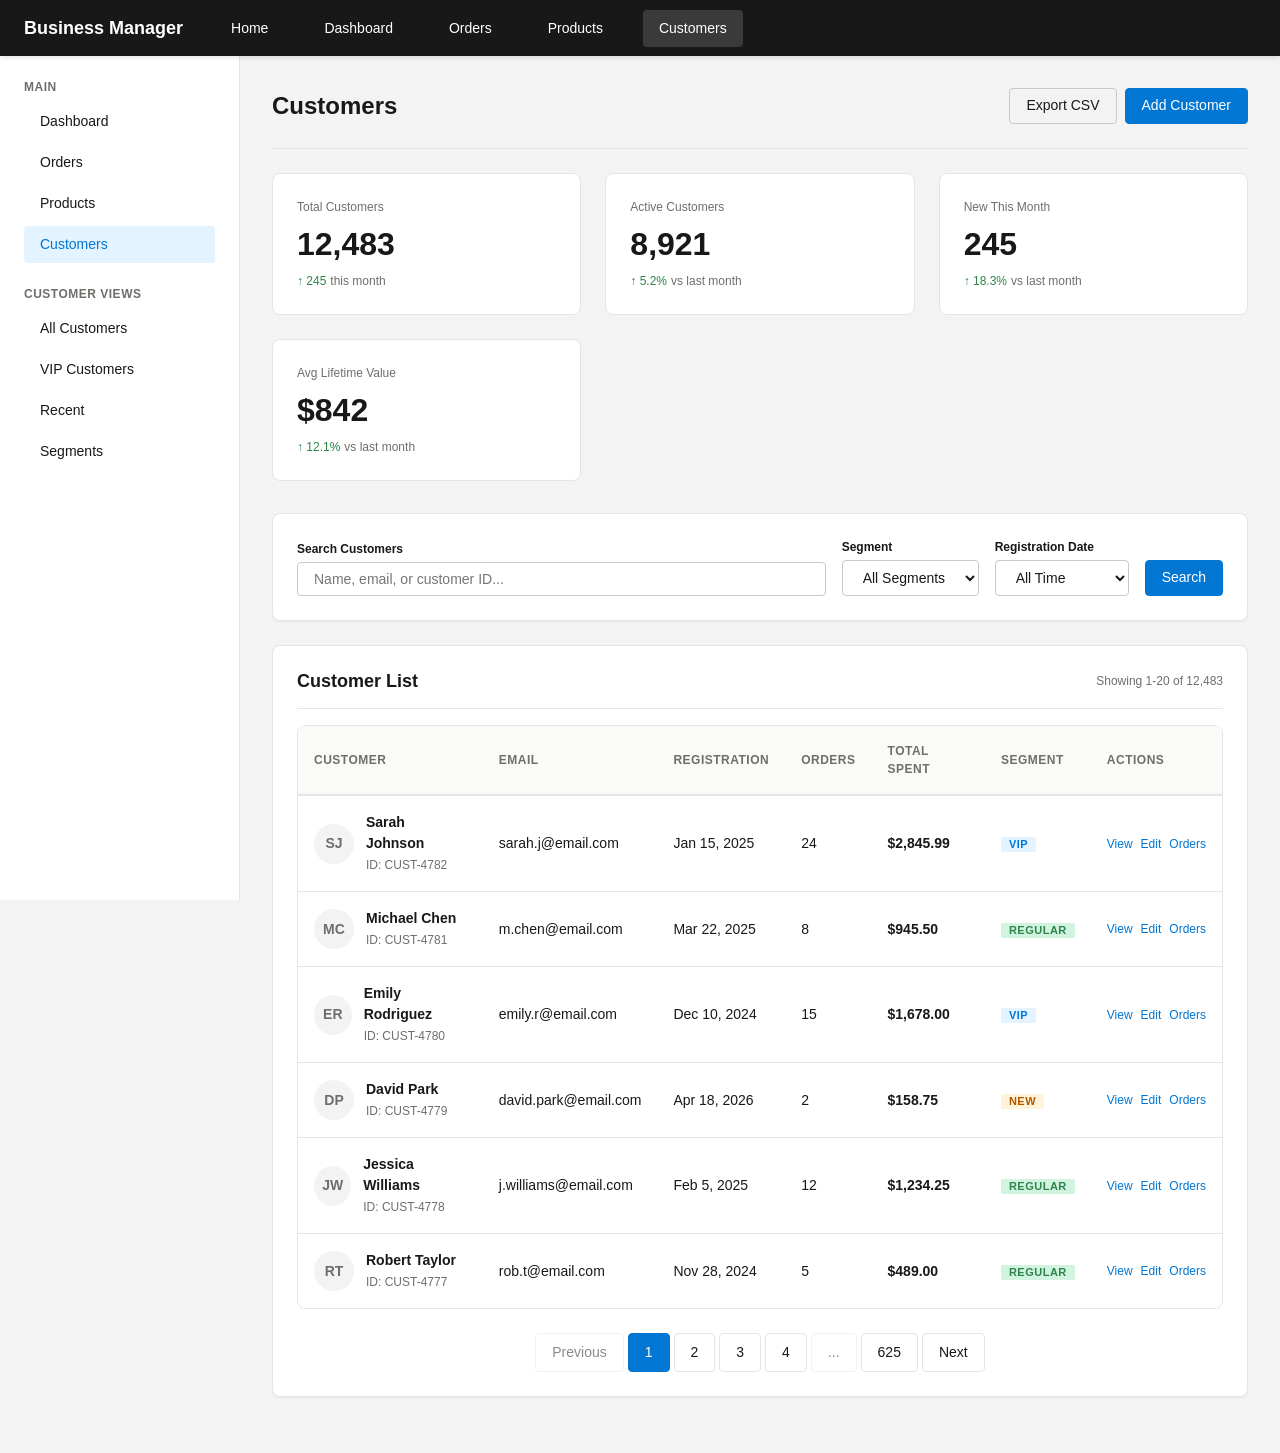
==== screens/customers.html @ c604156d "Initial Business Manager prototype scaffold - Core design system with SFCC brand colors and typograp" ====
<!DOCTYPE html>
<html lang="en">
<head>
    <meta charset="UTF-8">
    <meta name="viewport" content="width=device-width, initial-scale=1.0">
    <title>Customers - Business Manager</title>
    <link rel="stylesheet" href="../assets/css/core.css">
    <link rel="stylesheet" href="../assets/css/components.css">
    <link rel="stylesheet" href="../assets/css/screens.css">
</head>
<body>
    <!-- Header -->
    <nav class="bm-header">
        <a href="../index.html" class="bm-header-logo">Business Manager</a>
        <div class="bm-header-nav">
            <a href="../index.html" class="bm-nav-link">Home</a>
            <a href="dashboard.html" class="bm-nav-link">Dashboard</a>
            <a href="orders.html" class="bm-nav-link">Orders</a>
            <a href="products.html" class="bm-nav-link">Products</a>
            <a href="customers.html" class="bm-nav-link">Customers</a>
        </div>
    </nav>

    <!-- Sidebar -->
    <aside class="bm-sidebar">
        <div class="bm-sidebar-section">
            <h3 class="bm-sidebar-title">Main</h3>
            <a href="dashboard.html" class="bm-sidebar-link">Dashboard</a>
            <a href="orders.html" class="bm-sidebar-link">Orders</a>
            <a href="products.html" class="bm-sidebar-link">Products</a>
            <a href="customers.html" class="bm-sidebar-link">Customers</a>
        </div>
        <div class="bm-sidebar-section">
            <h3 class="bm-sidebar-title">Customer Views</h3>
            <a href="#" class="bm-sidebar-link active">All Customers</a>
            <a href="#" class="bm-sidebar-link">VIP Customers</a>
            <a href="#" class="bm-sidebar-link">Recent</a>
            <a href="#" class="bm-sidebar-link">Segments</a>
        </div>
    </aside>

    <!-- Main Content -->
    <main class="bm-content">
        <div class="bm-content-header">
            <h1 class="bm-content-title">Customers</h1>
            <div class="bm-button-group">
                <button class="bm-button bm-button-secondary">Export CSV</button>
                <button class="bm-button bm-button-primary">Add Customer</button>
            </div>
        </div>

        <!-- Customer Stats -->
        <div class="bm-stats-grid">
            <div class="bm-stat-card">
                <div class="bm-stat-label">Total Customers</div>
                <div class="bm-stat-value">12,483</div>
                <div class="bm-stat-change positive">
                    <span>↑ 245</span>
                    <span class="text-secondary">this month</span>
                </div>
            </div>

            <div class="bm-stat-card">
                <div class="bm-stat-label">Active Customers</div>
                <div class="bm-stat-value">8,921</div>
                <div class="bm-stat-change positive">
                    <span>↑ 5.2%</span>
                    <span class="text-secondary">vs last month</span>
                </div>
            </div>

            <div class="bm-stat-card">
                <div class="bm-stat-label">New This Month</div>
                <div class="bm-stat-value">245</div>
                <div class="bm-stat-change positive">
                    <span>↑ 18.3%</span>
                    <span class="text-secondary">vs last month</span>
                </div>
            </div>

            <div class="bm-stat-card">
                <div class="bm-stat-label">Avg Lifetime Value</div>
                <div class="bm-stat-value">$842</div>
                <div class="bm-stat-change positive">
                    <span>↑ 12.1%</span>
                    <span class="text-secondary">vs last month</span>
                </div>
            </div>
        </div>

        <!-- Search and Filters -->
        <div class="bm-card">
            <div class="bm-card-body">
                <div style="display: flex; gap: 16px; align-items: flex-end;">
                    <div class="bm-form-group" style="flex: 1; margin-bottom: 0;">
                        <label class="bm-form-label">Search Customers</label>
                        <input type="text" class="bm-form-field" placeholder="Name, email, or customer ID...">
                    </div>
                    <div class="bm-form-group" style="margin-bottom: 0;">
                        <label class="bm-form-label">Segment</label>
                        <select class="bm-form-field">
                            <option>All Segments</option>
                            <option>VIP</option>
                            <option>Regular</option>
                            <option>New</option>
                            <option>Inactive</option>
                        </select>
                    </div>
                    <div class="bm-form-group" style="margin-bottom: 0;">
                        <label class="bm-form-label">Registration Date</label>
                        <select class="bm-form-field">
                            <option>All Time</option>
                            <option>Last 30 days</option>
                            <option>Last 90 days</option>
                            <option>Last year</option>
                        </select>
                    </div>
                    <button class="bm-button bm-button-primary">Search</button>
                </div>
            </div>
        </div>

        <!-- Customers Table -->
        <div class="bm-card">
            <div class="bm-card-header">
                <h3 class="bm-card-title">Customer List</h3>
                <div style="display: flex; align-items: center; gap: 16px;">
                    <span class="text-secondary text-sm">Showing 1-20 of 12,483</span>
                </div>
            </div>
            <div class="bm-card-body">
                <div class="bm-table-wrapper">
                    <table class="bm-table">
                        <thead>
                            <tr>
                                <th class="sortable">Customer</th>
                                <th class="sortable">Email</th>
                                <th class="sortable">Registration</th>
                                <th class="sortable">Orders</th>
                                <th class="sortable">Total Spent</th>
                                <th>Segment</th>
                                <th>Actions</th>
                            </tr>
                        </thead>
                        <tbody>
                            <tr>
                                <td>
                                    <div style="display: flex; align-items: center; gap: 12px;">
                                        <div class="customer-avatar" style="width: 40px; height: 40px; font-size: 14px;">SJ</div>
                                        <div>
                                            <strong>Sarah Johnson</strong><br>
                                            <span class="text-secondary text-sm">ID: CUST-4782</span>
                                        </div>
                                    </div>
                                </td>
                                <td>sarah.j@email.com</td>
                                <td>Jan 15, 2025</td>
                                <td>24</td>
                                <td><strong>$2,845.99</strong></td>
                                <td><span class="bm-badge bm-badge-primary">VIP</span></td>
                                <td>
                                    <div class="bm-table-actions">
                                        <a href="#" class="bm-table-action-link">View</a>
                                        <a href="#" class="bm-table-action-link">Edit</a>
                                        <a href="#" class="bm-table-action-link">Orders</a>
                                    </div>
                                </td>
                            </tr>
                            <tr>
                                <td>
                                    <div style="display: flex; align-items: center; gap: 12px;">
                                        <div class="customer-avatar" style="width: 40px; height: 40px; font-size: 14px;">MC</div>
                                        <div>
                                            <strong>Michael Chen</strong><br>
                                            <span class="text-secondary text-sm">ID: CUST-4781</span>
                                        </div>
                                    </div>
                                </td>
                                <td>m.chen@email.com</td>
                                <td>Mar 22, 2025</td>
                                <td>8</td>
                                <td><strong>$945.50</strong></td>
                                <td><span class="bm-badge bm-badge-success">Regular</span></td>
                                <td>
                                    <div class="bm-table-actions">
                                        <a href="#" class="bm-table-action-link">View</a>
                                        <a href="#" class="bm-table-action-link">Edit</a>
                                        <a href="#" class="bm-table-action-link">Orders</a>
                                    </div>
                                </td>
                            </tr>
                            <tr>
                                <td>
                                    <div style="display: flex; align-items: center; gap: 12px;">
                                        <div class="customer-avatar" style="width: 40px; height: 40px; font-size: 14px;">ER</div>
                                        <div>
                                            <strong>Emily Rodriguez</strong><br>
                                            <span class="text-secondary text-sm">ID: CUST-4780</span>
                                        </div>
                                    </div>
                                </td>
                                <td>emily.r@email.com</td>
                                <td>Dec 10, 2024</td>
                                <td>15</td>
                                <td><strong>$1,678.00</strong></td>
                                <td><span class="bm-badge bm-badge-primary">VIP</span></td>
                                <td>
                                    <div class="bm-table-actions">
                                        <a href="#" class="bm-table-action-link">View</a>
                                        <a href="#" class="bm-table-action-link">Edit</a>
                                        <a href="#" class="bm-table-action-link">Orders</a>
                                    </div>
                                </td>
                            </tr>
                            <tr>
                                <td>
                                    <div style="display: flex; align-items: center; gap: 12px;">
                                        <div class="customer-avatar" style="width: 40px; height: 40px; font-size: 14px;">DP</div>
                                        <div>
                                            <strong>David Park</strong><br>
                                            <span class="text-secondary text-sm">ID: CUST-4779</span>
                                        </div>
                                    </div>
                                </td>
                                <td>david.park@email.com</td>
                                <td>Apr 18, 2026</td>
                                <td>2</td>
                                <td><strong>$158.75</strong></td>
                                <td><span class="bm-badge bm-badge-warning">New</span></td>
                                <td>
                                    <div class="bm-table-actions">
                                        <a href="#" class="bm-table-action-link">View</a>
                                        <a href="#" class="bm-table-action-link">Edit</a>
                                        <a href="#" class="bm-table-action-link">Orders</a>
                                    </div>
                                </td>
                            </tr>
                            <tr>
                                <td>
                                    <div style="display: flex; align-items: center; gap: 12px;">
                                        <div class="customer-avatar" style="width: 40px; height: 40px; font-size: 14px;">JW</div>
                                        <div>
                                            <strong>Jessica Williams</strong><br>
                                            <span class="text-secondary text-sm">ID: CUST-4778</span>
                                        </div>
                                    </div>
                                </td>
                                <td>j.williams@email.com</td>
                                <td>Feb 5, 2025</td>
                                <td>12</td>
                                <td><strong>$1,234.25</strong></td>
                                <td><span class="bm-badge bm-badge-success">Regular</span></td>
                                <td>
                                    <div class="bm-table-actions">
                                        <a href="#" class="bm-table-action-link">View</a>
                                        <a href="#" class="bm-table-action-link">Edit</a>
                                        <a href="#" class="bm-table-action-link">Orders</a>
                                    </div>
                                </td>
                            </tr>
                            <tr>
                                <td>
                                    <div style="display: flex; align-items: center; gap: 12px;">
                                        <div class="customer-avatar" style="width: 40px; height: 40px; font-size: 14px;">RT</div>
                                        <div>
                                            <strong>Robert Taylor</strong><br>
                                            <span class="text-secondary text-sm">ID: CUST-4777</span>
                                        </div>
                                    </div>
                                </td>
                                <td>rob.t@email.com</td>
                                <td>Nov 28, 2024</td>
                                <td>5</td>
                                <td><strong>$489.00</strong></td>
                                <td><span class="bm-badge bm-badge-success">Regular</span></td>
                                <td>
                                    <div class="bm-table-actions">
                                        <a href="#" class="bm-table-action-link">View</a>
                                        <a href="#" class="bm-table-action-link">Edit</a>
                                        <a href="#" class="bm-table-action-link">Orders</a>
                                    </div>
                                </td>
                            </tr>
                        </tbody>
                    </table>
                </div>

                <!-- Pagination -->
                <div class="bm-pagination">
                    <a href="#" class="bm-pagination-item disabled">Previous</a>
                    <a href="#" class="bm-pagination-item active">1</a>
                    <a href="#" class="bm-pagination-item">2</a>
                    <a href="#" class="bm-pagination-item">3</a>
                    <a href="#" class="bm-pagination-item">4</a>
                    <span class="bm-pagination-item disabled">...</span>
                    <a href="#" class="bm-pagination-item">625</a>
                    <a href="#" class="bm-pagination-item">Next</a>
                </div>
            </div>
        </div>
    </main>

    <script src="../assets/js/navigation.js"></script>
    <script src="../assets/js/interactions.js"></script>
</body>
</html>
---- assets/css/core.css ----
/* ================================================
   SFCC Business Manager - Core Design System
   ================================================ */

/* CSS Custom Properties */
:root {
    /* Primary Brand Colors */
    --bm-primary: #0176D3;
    --bm-primary-hover: #014486;
    --bm-primary-light: #E3F3FF;
    --bm-secondary: #706E6B;
    --bm-success: #2E844A;
    --bm-warning: #FFB75D;
    --bm-danger: #EA001E;
    --bm-info: #0176D3;

    /* Neutral Colors */
    --bm-text-primary: #181818;
    --bm-text-secondary: #706E6B;
    --bm-text-tertiary: #A8A8A8;
    --bm-text-inverse: #FFFFFF;

    /* Background Colors */
    --bm-bg-primary: #FFFFFF;
    --bm-bg-secondary: #F3F3F3;
    --bm-bg-tertiary: #FAFAF9;
    --bm-bg-dark: #181818;

    /* Border Colors */
    --bm-border-light: #E5E5E5;
    --bm-border-medium: #C9C9C9;
    --bm-border-dark: #706E6B;

    /* Typography */
    --bm-font-family: -apple-system, BlinkMacSystemFont, 'Segoe UI', Roboto, Helvetica, Arial, sans-serif;
    --bm-font-size-xs: 11px;
    --bm-font-size-sm: 12px;
    --bm-font-size-base: 14px;
    --bm-font-size-md: 16px;
    --bm-font-size-lg: 18px;
    --bm-font-size-xl: 24px;
    --bm-font-size-xxl: 32px;

    --bm-font-weight-regular: 400;
    --bm-font-weight-medium: 500;
    --bm-font-weight-semibold: 600;
    --bm-font-weight-bold: 700;

    --bm-line-height-tight: 1.25;
    --bm-line-height-normal: 1.5;
    --bm-line-height-relaxed: 1.75;

    /* Spacing Scale */
    --bm-spacing-xxs: 2px;
    --bm-spacing-xs: 4px;
    --bm-spacing-sm: 8px;
    --bm-spacing-md: 16px;
    --bm-spacing-lg: 24px;
    --bm-spacing-xl: 32px;
    --bm-spacing-xxl: 48px;

    /* Border Radius */
    --bm-radius-sm: 2px;
    --bm-radius-md: 4px;
    --bm-radius-lg: 8px;

    /* Shadows */
    --bm-shadow-sm: 0 1px 2px rgba(0, 0, 0, 0.05);
    --bm-shadow-md: 0 2px 4px rgba(0, 0, 0, 0.1);
    --bm-shadow-lg: 0 4px 8px rgba(0, 0, 0, 0.15);
    --bm-shadow-xl: 0 8px 16px rgba(0, 0, 0, 0.2);

    /* Layout */
    --bm-header-height: 56px;
    --bm-sidebar-width: 240px;
    --bm-container-max-width: 1440px;

    /* Z-index Scale */
    --bm-z-base: 0;
    --bm-z-dropdown: 1000;
    --bm-z-sticky: 1010;
    --bm-z-fixed: 1020;
    --bm-z-modal-backdrop: 1030;
    --bm-z-modal: 1040;
    --bm-z-popover: 1050;
    --bm-z-tooltip: 1060;
}

/* Global Reset & Base Styles */
* {
    margin: 0;
    padding: 0;
    box-sizing: border-box;
}

html {
    font-size: 16px;
    -webkit-font-smoothing: antialiased;
    -moz-osx-font-smoothing: grayscale;
}

body {
    font-family: var(--bm-font-family);
    font-size: var(--bm-font-size-base);
    line-height: var(--bm-line-height-normal);
    color: var(--bm-text-primary);
    background-color: var(--bm-bg-secondary);
    min-height: 100vh;
}

/* Typography */
h1, h2, h3, h4, h5, h6 {
    font-weight: var(--bm-font-weight-semibold);
    line-height: var(--bm-line-height-tight);
    margin-bottom: var(--bm-spacing-md);
}

h1 { font-size: var(--bm-font-size-xxl); }
h2 { font-size: var(--bm-font-size-xl); }
h3 { font-size: var(--bm-font-size-lg); }
h4 { font-size: var(--bm-font-size-md); }
h5 { font-size: var(--bm-font-size-base); }
h6 { font-size: var(--bm-font-size-sm); }

p {
    margin-bottom: var(--bm-spacing-md);
}

a {
    color: var(--bm-primary);
    text-decoration: none;
    transition: color 0.2s ease;
}

a:hover {
    color: var(--bm-primary-hover);
    text-decoration: underline;
}

/* Layout Container */
.bm-container {
    max-width: var(--bm-container-max-width);
    margin: 0 auto;
    padding: 0 var(--bm-spacing-lg);
}

/* Header */
.bm-header {
    position: fixed;
    top: 0;
    left: 0;
    right: 0;
    height: var(--bm-header-height);
    background-color: var(--bm-bg-dark);
    color: var(--bm-text-inverse);
    display: flex;
    align-items: center;
    padding: 0 var(--bm-spacing-lg);
    box-shadow: var(--bm-shadow-md);
    z-index: var(--bm-z-fixed);
}

.bm-header-logo {
    font-size: var(--bm-font-size-lg);
    font-weight: var(--bm-font-weight-bold);
    color: var(--bm-text-inverse);
    text-decoration: none;
    margin-right: var(--bm-spacing-xl);
}

.bm-header-logo:hover {
    text-decoration: none;
}

.bm-header-nav {
    display: flex;
    gap: var(--bm-spacing-lg);
    flex: 1;
}

.bm-nav-link {
    color: var(--bm-text-inverse);
    font-size: var(--bm-font-size-base);
    padding: var(--bm-spacing-sm) var(--bm-spacing-md);
    border-radius: var(--bm-radius-md);
    transition: background-color 0.2s ease;
}

.bm-nav-link:hover {
    background-color: rgba(255, 255, 255, 0.1);
    text-decoration: none;
}

.bm-nav-link.active {
    background-color: rgba(255, 255, 255, 0.15);
    font-weight: var(--bm-font-weight-medium);
}

/* Sidebar */
.bm-sidebar {
    position: fixed;
    top: var(--bm-header-height);
    left: 0;
    width: var(--bm-sidebar-width);
    height: calc(100vh - var(--bm-header-height));
    background-color: var(--bm-bg-primary);
    border-right: 1px solid var(--bm-border-light);
    overflow-y: auto;
    padding: var(--bm-spacing-lg);
}

.bm-sidebar-section {
    margin-bottom: var(--bm-spacing-lg);
}

.bm-sidebar-title {
    font-size: var(--bm-font-size-sm);
    font-weight: var(--bm-font-weight-semibold);
    text-transform: uppercase;
    color: var(--bm-text-secondary);
    margin-bottom: var(--bm-spacing-sm);
    letter-spacing: 0.5px;
}

.bm-sidebar-link {
    display: block;
    padding: var(--bm-spacing-sm) var(--bm-spacing-md);
    margin-bottom: var(--bm-spacing-xs);
    border-radius: var(--bm-radius-md);
    color: var(--bm-text-primary);
    transition: background-color 0.2s ease;
}

.bm-sidebar-link:hover {
    background-color: var(--bm-bg-tertiary);
    text-decoration: none;
}

.bm-sidebar-link.active {
    background-color: var(--bm-primary-light);
    color: var(--bm-primary);
    font-weight: var(--bm-font-weight-medium);
}

/* Main Content Area */
.bm-content {
    margin-top: var(--bm-header-height);
    margin-left: var(--bm-sidebar-width);
    padding: var(--bm-spacing-xl);
    min-height: calc(100vh - var(--bm-header-height));
}

.bm-content-header {
    display: flex;
    justify-content: space-between;
    align-items: center;
    margin-bottom: var(--bm-spacing-lg);
    padding-bottom: var(--bm-spacing-lg);
    border-bottom: 1px solid var(--bm-border-light);
}

.bm-content-title {
    font-size: var(--bm-font-size-xl);
    font-weight: var(--bm-font-weight-semibold);
    margin-bottom: 0;
}

/* Layout: No Sidebar */
.bm-content-full {
    margin-left: 0;
}

/* Utility Classes */
.text-primary { color: var(--bm-text-primary); }
.text-secondary { color: var(--bm-text-secondary); }
.text-tertiary { color: var(--bm-text-tertiary); }
.text-inverse { color: var(--bm-text-inverse); }

.text-xs { font-size: var(--bm-font-size-xs); }
.text-sm { font-size: var(--bm-font-size-sm); }
.text-base { font-size: var(--bm-font-size-base); }
.text-md { font-size: var(--bm-font-size-md); }
.text-lg { font-size: var(--bm-font-size-lg); }
.text-xl { font-size: var(--bm-font-size-xl); }

.font-regular { font-weight: var(--bm-font-weight-regular); }
.font-medium { font-weight: var(--bm-font-weight-medium); }
.font-semibold { font-weight: var(--bm-font-weight-semibold); }
.font-bold { font-weight: var(--bm-font-weight-bold); }

.mb-xs { margin-bottom: var(--bm-spacing-xs); }
.mb-sm { margin-bottom: var(--bm-spacing-sm); }
.mb-md { margin-bottom: var(--bm-spacing-md); }
.mb-lg { margin-bottom: var(--bm-spacing-lg); }
.mb-xl { margin-bottom: var(--bm-spacing-xl); }

.mt-xs { margin-top: var(--bm-spacing-xs); }
.mt-sm { margin-top: var(--bm-spacing-sm); }
.mt-md { margin-top: var(--bm-spacing-md); }
.mt-lg { margin-top: var(--bm-spacing-lg); }
.mt-xl { margin-top: var(--bm-spacing-xl); }

/* Responsive Design */
@media (max-width: 1024px) {
    .bm-sidebar {
        transform: translateX(-100%);
        transition: transform 0.3s ease;
    }

    .bm-sidebar.is-open {
        transform: translateX(0);
    }

    .bm-content {
        margin-left: 0;
    }
}

@media (max-width: 768px) {
    :root {
        --bm-header-height: 48px;
    }

    .bm-header-nav {
        display: none;
    }

    .bm-content {
        padding: var(--bm-spacing-md);
    }
}
---- assets/css/components.css ----
/* ================================================
   SFCC Business Manager - Reusable Components
   ================================================ */

/* Buttons */
.bm-button {
    display: inline-flex;
    align-items: center;
    justify-content: center;
    gap: var(--bm-spacing-sm);
    padding: var(--bm-spacing-sm) var(--bm-spacing-md);
    font-size: var(--bm-font-size-base);
    font-weight: var(--bm-font-weight-medium);
    font-family: var(--bm-font-family);
    line-height: var(--bm-line-height-tight);
    border-radius: var(--bm-radius-md);
    border: 1px solid transparent;
    cursor: pointer;
    transition: all 0.2s ease;
    text-decoration: none;
}

.bm-button:hover {
    text-decoration: none;
}

.bm-button:disabled {
    opacity: 0.5;
    cursor: not-allowed;
}

.bm-button-primary {
    background-color: var(--bm-primary);
    color: var(--bm-text-inverse);
    border-color: var(--bm-primary);
}

.bm-button-primary:hover:not(:disabled) {
    background-color: var(--bm-primary-hover);
    border-color: var(--bm-primary-hover);
}

.bm-button-secondary {
    background-color: transparent;
    color: var(--bm-text-primary);
    border-color: var(--bm-border-medium);
}

.bm-button-secondary:hover:not(:disabled) {
    background-color: var(--bm-bg-tertiary);
    border-color: var(--bm-border-dark);
}

.bm-button-danger {
    background-color: var(--bm-danger);
    color: var(--bm-text-inverse);
    border-color: var(--bm-danger);
}

.bm-button-danger:hover:not(:disabled) {
    background-color: #c7001a;
    border-color: #c7001a;
}

.bm-button-success {
    background-color: var(--bm-success);
    color: var(--bm-text-inverse);
    border-color: var(--bm-success);
}

.bm-button-success:hover:not(:disabled) {
    background-color: #246a38;
    border-color: #246a38;
}

.bm-button-sm {
    padding: var(--bm-spacing-xs) var(--bm-spacing-sm);
    font-size: var(--bm-font-size-sm);
}

.bm-button-lg {
    padding: var(--bm-spacing-md) var(--bm-spacing-lg);
    font-size: var(--bm-font-size-md);
}

.bm-button-group {
    display: inline-flex;
    gap: var(--bm-spacing-sm);
}

/* Cards */
.bm-card {
    background-color: var(--bm-bg-primary);
    border: 1px solid var(--bm-border-light);
    border-radius: var(--bm-radius-lg);
    padding: var(--bm-spacing-lg);
    box-shadow: var(--bm-shadow-sm);
    margin-bottom: var(--bm-spacing-lg);
}

.bm-card-header {
    display: flex;
    justify-content: space-between;
    align-items: center;
    margin-bottom: var(--bm-spacing-md);
    padding-bottom: var(--bm-spacing-md);
    border-bottom: 1px solid var(--bm-border-light);
}

.bm-card-title {
    font-size: var(--bm-font-size-lg);
    font-weight: var(--bm-font-weight-semibold);
    margin-bottom: 0;
}

.bm-card-body {
    margin-bottom: 0;
}

.bm-card-footer {
    display: flex;
    justify-content: flex-end;
    gap: var(--bm-spacing-sm);
    margin-top: var(--bm-spacing-md);
    padding-top: var(--bm-spacing-md);
    border-top: 1px solid var(--bm-border-light);
}

/* Tables */
.bm-table-wrapper {
    overflow-x: auto;
    border-radius: var(--bm-radius-lg);
    border: 1px solid var(--bm-border-light);
}

.bm-table {
    width: 100%;
    border-collapse: collapse;
    background-color: var(--bm-bg-primary);
}

.bm-table thead {
    background-color: var(--bm-bg-tertiary);
}

.bm-table th {
    padding: var(--bm-spacing-md);
    text-align: left;
    font-size: var(--bm-font-size-sm);
    font-weight: var(--bm-font-weight-semibold);
    color: var(--bm-text-secondary);
    text-transform: uppercase;
    letter-spacing: 0.5px;
    border-bottom: 2px solid var(--bm-border-light);
}

.bm-table th.sortable {
    cursor: pointer;
    user-select: none;
}

.bm-table th.sortable:hover {
    background-color: var(--bm-bg-secondary);
}

.bm-table td {
    padding: var(--bm-spacing-md);
    border-bottom: 1px solid var(--bm-border-light);
    font-size: var(--bm-font-size-base);
}

.bm-table tbody tr:hover {
    background-color: var(--bm-bg-tertiary);
}

.bm-table tbody tr:last-child td {
    border-bottom: none;
}

.bm-table-actions {
    display: flex;
    gap: var(--bm-spacing-sm);
}

.bm-table-action-link {
    color: var(--bm-primary);
    font-size: var(--bm-font-size-sm);
    cursor: pointer;
}

/* Form Elements */
.bm-form-group {
    margin-bottom: var(--bm-spacing-lg);
}

.bm-form-label {
    display: block;
    font-size: var(--bm-font-size-sm);
    font-weight: var(--bm-font-weight-semibold);
    color: var(--bm-text-primary);
    margin-bottom: var(--bm-spacing-xs);
}

.bm-form-label.required::after {
    content: " *";
    color: var(--bm-danger);
}

.bm-form-field {
    width: 100%;
    padding: var(--bm-spacing-sm) var(--bm-spacing-md);
    font-size: var(--bm-font-size-base);
    font-family: var(--bm-font-family);
    color: var(--bm-text-primary);
    background-color: var(--bm-bg-primary);
    border: 1px solid var(--bm-border-medium);
    border-radius: var(--bm-radius-md);
    transition: border-color 0.2s ease, box-shadow 0.2s ease;
}

.bm-form-field:focus {
    outline: none;
    border-color: var(--bm-primary);
    box-shadow: 0 0 0 3px rgba(1, 118, 211, 0.1);
}

.bm-form-field:disabled {
    background-color: var(--bm-bg-secondary);
    cursor: not-allowed;
    opacity: 0.6;
}

.bm-form-field.error {
    border-color: var(--bm-danger);
}

.bm-form-help {
    display: block;
    margin-top: var(--bm-spacing-xs);
    font-size: var(--bm-font-size-sm);
    color: var(--bm-text-secondary);
}

.bm-form-error {
    display: block;
    margin-top: var(--bm-spacing-xs);
    font-size: var(--bm-font-size-sm);
    color: var(--bm-danger);
}

textarea.bm-form-field {
    resize: vertical;
    min-height: 100px;
}

select.bm-form-field {
    cursor: pointer;
}

/* Checkbox & Radio */
.bm-checkbox,
.bm-radio {
    display: flex;
    align-items: center;
    gap: var(--bm-spacing-sm);
    margin-bottom: var(--bm-spacing-sm);
}

.bm-checkbox input[type="checkbox"],
.bm-radio input[type="radio"] {
    width: 18px;
    height: 18px;
    cursor: pointer;
}

/* Tabs */
.bm-tabs {
    display: flex;
    gap: var(--bm-spacing-xs);
    border-bottom: 2px solid var(--bm-border-light);
    margin-bottom: var(--bm-spacing-lg);
}

.bm-tab {
    padding: var(--bm-spacing-md) var(--bm-spacing-lg);
    font-size: var(--bm-font-size-base);
    font-weight: var(--bm-font-weight-medium);
    color: var(--bm-text-secondary);
    background-color: transparent;
    border: none;
    border-bottom: 2px solid transparent;
    margin-bottom: -2px;
    cursor: pointer;
    transition: all 0.2s ease;
}

.bm-tab:hover {
    color: var(--bm-text-primary);
    background-color: var(--bm-bg-tertiary);
}

.bm-tab.active {
    color: var(--bm-primary);
    border-bottom-color: var(--bm-primary);
}

.bm-tab-content {
    display: none;
}

.bm-tab-content.active {
    display: block;
}

/* Badges */
.bm-badge {
    display: inline-flex;
    align-items: center;
    padding: var(--bm-spacing-xxs) var(--bm-spacing-sm);
    font-size: var(--bm-font-size-xs);
    font-weight: var(--bm-font-weight-semibold);
    line-height: 1;
    border-radius: var(--bm-radius-sm);
    text-transform: uppercase;
    letter-spacing: 0.5px;
}

.bm-badge-primary {
    background-color: var(--bm-primary-light);
    color: var(--bm-primary);
}

.bm-badge-success {
    background-color: #d1f4e0;
    color: var(--bm-success);
}

.bm-badge-warning {
    background-color: #fff3d9;
    color: #b15900;
}

.bm-badge-danger {
    background-color: #fde2e4;
    color: var(--bm-danger);
}

.bm-badge-neutral {
    background-color: var(--bm-bg-secondary);
    color: var(--bm-text-secondary);
}

/* Alerts */
.bm-alert {
    padding: var(--bm-spacing-md);
    border-radius: var(--bm-radius-md);
    border-left: 4px solid;
    margin-bottom: var(--bm-spacing-lg);
}

.bm-alert-info {
    background-color: #e3f3ff;
    border-color: var(--bm-info);
    color: #014486;
}

.bm-alert-success {
    background-color: #d1f4e0;
    border-color: var(--bm-success);
    color: #1d6333;
}

.bm-alert-warning {
    background-color: #fff3d9;
    border-color: var(--bm-warning);
    color: #b15900;
}

.bm-alert-danger {
    background-color: #fde2e4;
    border-color: var(--bm-danger);
    color: #c7001a;
}

/* Modal */
.bm-modal-backdrop {
    position: fixed;
    top: 0;
    left: 0;
    right: 0;
    bottom: 0;
    background-color: rgba(0, 0, 0, 0.5);
    display: none;
    z-index: var(--bm-z-modal-backdrop);
}

.bm-modal-backdrop.active {
    display: block;
}

.bm-modal {
    position: fixed;
    top: 50%;
    left: 50%;
    transform: translate(-50%, -50%);
    background-color: var(--bm-bg-primary);
    border-radius: var(--bm-radius-lg);
    box-shadow: var(--bm-shadow-xl);
    max-width: 600px;
    width: 90%;
    max-height: 90vh;
    overflow-y: auto;
    display: none;
    z-index: var(--bm-z-modal);
}

.bm-modal.active {
    display: block;
}

.bm-modal-header {
    padding: var(--bm-spacing-lg);
    border-bottom: 1px solid var(--bm-border-light);
}

.bm-modal-title {
    font-size: var(--bm-font-size-lg);
    font-weight: var(--bm-font-weight-semibold);
    margin-bottom: 0;
}

.bm-modal-body {
    padding: var(--bm-spacing-lg);
}

.bm-modal-footer {
    padding: var(--bm-spacing-lg);
    border-top: 1px solid var(--bm-border-light);
    display: flex;
    justify-content: flex-end;
    gap: var(--bm-spacing-sm);
}

/* Dropdown */
.bm-dropdown {
    position: relative;
    display: inline-block;
}

.bm-dropdown-menu {
    position: absolute;
    top: 100%;
    left: 0;
    margin-top: var(--bm-spacing-xs);
    background-color: var(--bm-bg-primary);
    border: 1px solid var(--bm-border-light);
    border-radius: var(--bm-radius-md);
    box-shadow: var(--bm-shadow-lg);
    min-width: 200px;
    display: none;
    z-index: var(--bm-z-dropdown);
}

.bm-dropdown-menu.active {
    display: block;
}

.bm-dropdown-item {
    display: block;
    padding: var(--bm-spacing-sm) var(--bm-spacing-md);
    color: var(--bm-text-primary);
    transition: background-color 0.2s ease;
}

.bm-dropdown-item:hover {
    background-color: var(--bm-bg-tertiary);
    text-decoration: none;
}

.bm-dropdown-divider {
    height: 1px;
    background-color: var(--bm-border-light);
    margin: var(--bm-spacing-xs) 0;
}

/* Loading Spinner */
.bm-spinner {
    display: inline-block;
    width: 20px;
    height: 20px;
    border: 2px solid rgba(0, 0, 0, 0.1);
    border-top-color: var(--bm-primary);
    border-radius: 50%;
    animation: bm-spin 0.6s linear infinite;
}

@keyframes bm-spin {
    to { transform: rotate(360deg); }
}

/* Search Input */
.bm-search {
    position: relative;
}

.bm-search-input {
    padding-left: var(--bm-spacing-xl);
}

.bm-search-icon {
    position: absolute;
    left: var(--bm-spacing-md);
    top: 50%;
    transform: translateY(-50%);
    color: var(--bm-text-tertiary);
}

/* Pagination */
.bm-pagination {
    display: flex;
    gap: var(--bm-spacing-xs);
    align-items: center;
    justify-content: center;
    margin-top: var(--bm-spacing-lg);
}

.bm-pagination-item {
    padding: var(--bm-spacing-sm) var(--bm-spacing-md);
    border: 1px solid var(--bm-border-light);
    border-radius: var(--bm-radius-md);
    color: var(--bm-text-primary);
    cursor: pointer;
    transition: all 0.2s ease;
}

.bm-pagination-item:hover {
    background-color: var(--bm-bg-tertiary);
    text-decoration: none;
}

.bm-pagination-item.active {
    background-color: var(--bm-primary);
    color: var(--bm-text-inverse);
    border-color: var(--bm-primary);
}

.bm-pagination-item.disabled {
    opacity: 0.5;
    cursor: not-allowed;
    pointer-events: none;
}

/* Stats Grid */
.bm-stats-grid {
    display: grid;
    grid-template-columns: repeat(auto-fit, minmax(250px, 1fr));
    gap: var(--bm-spacing-lg);
    margin-bottom: var(--bm-spacing-xl);
}

.bm-stat-card {
    background-color: var(--bm-bg-primary);
    border: 1px solid var(--bm-border-light);
    border-radius: var(--bm-radius-lg);
    padding: var(--bm-spacing-lg);
}

.bm-stat-label {
    font-size: var(--bm-font-size-sm);
    color: var(--bm-text-secondary);
    margin-bottom: var(--bm-spacing-xs);
}

.bm-stat-value {
    font-size: var(--bm-font-size-xxl);
    font-weight: var(--bm-font-weight-bold);
    color: var(--bm-text-primary);
    margin-bottom: var(--bm-spacing-xs);
}

.bm-stat-change {
    font-size: var(--bm-font-size-sm);
    display: flex;
    align-items: center;
    gap: var(--bm-spacing-xs);
}

.bm-stat-change.positive {
    color: var(--bm-success);
}

.bm-stat-change.negative {
    color: var(--bm-danger);
}
---- assets/css/screens.css ----
/* ================================================
   SFCC Business Manager - Screen-Specific Styles
   ================================================ */

/* Dashboard Screen */
.dashboard-grid {
    display: grid;
    grid-template-columns: repeat(auto-fit, minmax(500px, 1fr));
    gap: var(--bm-spacing-lg);
}

.dashboard-chart {
    background-color: var(--bm-bg-primary);
    border: 1px solid var(--bm-border-light);
    border-radius: var(--bm-radius-lg);
    padding: var(--bm-spacing-lg);
    min-height: 300px;
    display: flex;
    align-items: center;
    justify-content: center;
    color: var(--bm-text-tertiary);
}

/* Product Screen */
.product-filters {
    display: flex;
    gap: var(--bm-spacing-md);
    margin-bottom: var(--bm-spacing-lg);
    flex-wrap: wrap;
}

.product-grid {
    display: grid;
    grid-template-columns: repeat(auto-fill, minmax(200px, 1fr));
    gap: var(--bm-spacing-lg);
}

.product-card {
    background-color: var(--bm-bg-primary);
    border: 1px solid var(--bm-border-light);
    border-radius: var(--bm-radius-lg);
    overflow: hidden;
    transition: box-shadow 0.2s ease;
}

.product-card:hover {
    box-shadow: var(--bm-shadow-md);
}

.product-image {
    width: 100%;
    height: 200px;
    background-color: var(--bm-bg-secondary);
    display: flex;
    align-items: center;
    justify-content: center;
    color: var(--bm-text-tertiary);
}

.product-info {
    padding: var(--bm-spacing-md);
}

.product-name {
    font-weight: var(--bm-font-weight-semibold);
    margin-bottom: var(--bm-spacing-xs);
}

.product-sku {
    font-size: var(--bm-font-size-sm);
    color: var(--bm-text-secondary);
    margin-bottom: var(--bm-spacing-sm);
}

.product-price {
    font-size: var(--bm-font-size-lg);
    font-weight: var(--bm-font-weight-bold);
    color: var(--bm-primary);
}

/* Orders Screen */
.order-status-filter {
    display: flex;
    gap: var(--bm-spacing-sm);
    margin-bottom: var(--bm-spacing-lg);
}

.order-summary {
    display: grid;
    grid-template-columns: 2fr 1fr;
    gap: var(--bm-spacing-lg);
}

.order-items-list {
    list-style: none;
}

.order-item {
    display: flex;
    justify-content: space-between;
    padding: var(--bm-spacing-md);
    border-bottom: 1px solid var(--bm-border-light);
}

.order-item:last-child {
    border-bottom: none;
}

/* Customer Screen */
.customer-header {
    display: flex;
    gap: var(--bm-spacing-lg);
    align-items: flex-start;
    margin-bottom: var(--bm-spacing-xl);
}

.customer-avatar {
    width: 80px;
    height: 80px;
    border-radius: 50%;
    background-color: var(--bm-bg-secondary);
    display: flex;
    align-items: center;
    justify-content: center;
    font-size: var(--bm-font-size-xl);
    font-weight: var(--bm-font-weight-bold);
    color: var(--bm-text-secondary);
}

.customer-details {
    flex: 1;
}

.customer-name {
    font-size: var(--bm-font-size-xl);
    font-weight: var(--bm-font-weight-semibold);
    margin-bottom: var(--bm-spacing-xs);
}

.customer-meta {
    display: flex;
    gap: var(--bm-spacing-lg);
    color: var(--bm-text-secondary);
    font-size: var(--bm-font-size-sm);
}

/* Settings Screen */
.settings-sidebar {
    width: 200px;
    background-color: var(--bm-bg-primary);
    border-right: 1px solid var(--bm-border-light);
    padding: var(--bm-spacing-lg);
}

.settings-content {
    flex: 1;
    padding: var(--bm-spacing-lg);
}

.settings-section {
    margin-bottom: var(--bm-spacing-xxl);
}

.settings-section-title {
    font-size: var(--bm-font-size-lg);
    font-weight: var(--bm-font-weight-semibold);
    margin-bottom: var(--bm-spacing-lg);
    padding-bottom: var(--bm-spacing-md);
    border-bottom: 1px solid var(--bm-border-light);
}
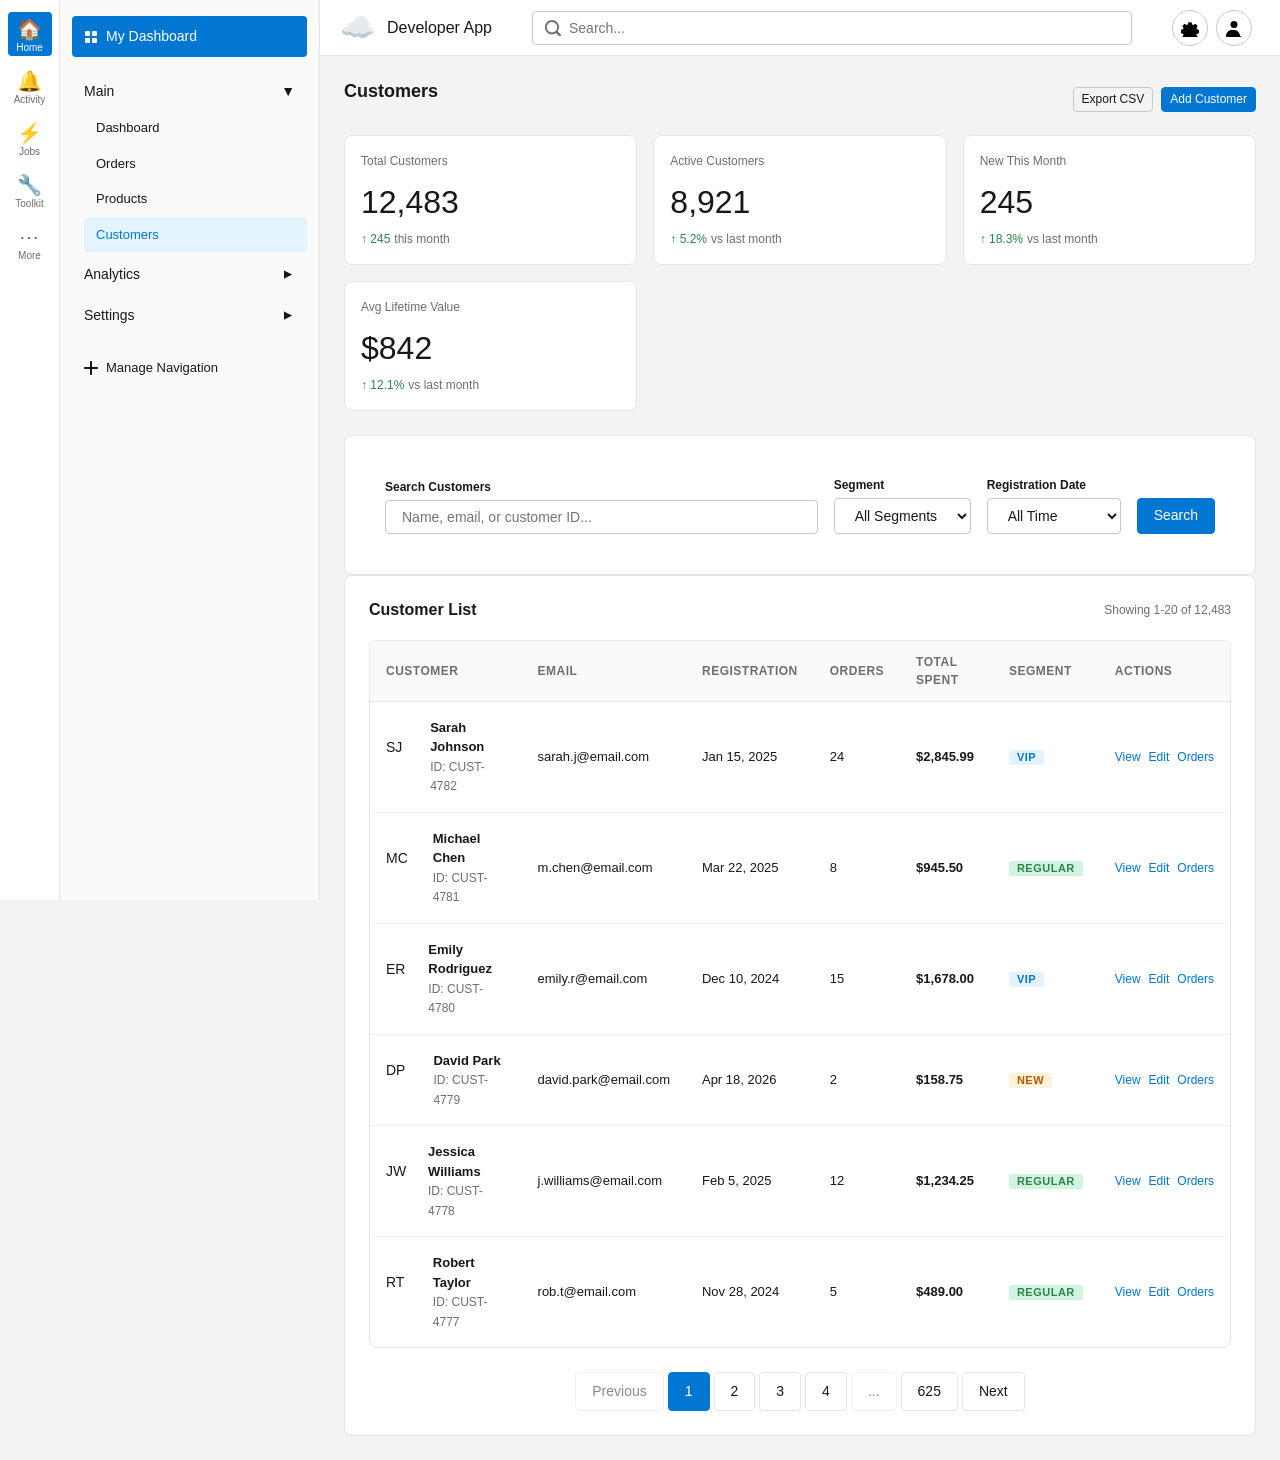
==== commit 926e41b4: "Apply Salesforce Developer Workspace design to all screens - Update Orders screen with dual sidebar " ====
--- a/screens/customers.html
+++ b/screens/customers.html
@@ -6,82 +6,166 @@
     <title>Customers - Business Manager</title>
     <link rel="stylesheet" href="../assets/css/core.css">
     <link rel="stylesheet" href="../assets/css/components.css">
-    <link rel="stylesheet" href="../assets/css/screens.css">
+    <link rel="stylesheet" href="../assets/css/dev-workspace.css">
 </head>
 <body>
+    <!-- Icon Sidebar -->
+    <aside class="dev-icon-sidebar">
+        <a href="../index.html" class="dev-icon-sidebar-item active" title="Home">
+            <div style="text-align: center;">
+                <div style="font-size: 20px;">🏠</div>
+                <div class="dev-icon-sidebar-label">Home</div>
+            </div>
+        </a>
+        <div class="dev-icon-sidebar-item" title="Activity">
+            <div style="text-align: center;">
+                <div style="font-size: 20px;">🔔</div>
+                <div class="dev-icon-sidebar-label">Activity</div>
+            </div>
+        </div>
+        <div class="dev-icon-sidebar-item" title="Jobs">
+            <div style="text-align: center;">
+                <div style="font-size: 20px;">⚡</div>
+                <div class="dev-icon-sidebar-label">Jobs</div>
+            </div>
+        </div>
+        <div class="dev-icon-sidebar-item" title="Toolkit">
+            <div style="text-align: center;">
+                <div style="font-size: 20px;">🔧</div>
+                <div class="dev-icon-sidebar-label">Toolkit</div>
+            </div>
+        </div>
+        <div class="dev-icon-sidebar-item" title="More">
+            <div style="text-align: center;">
+                <div style="font-size: 20px;">⋯</div>
+                <div class="dev-icon-sidebar-label">More</div>
+            </div>
+        </div>
+    </aside>
+
+    <!-- Secondary Sidebar -->
+    <aside class="dev-secondary-sidebar">
+        <a href="dashboard.html" class="dev-dashboard-button">
+            <svg width="14" height="14" viewBox="0 0 14 14" fill="currentColor">
+                <rect x="1" y="1" width="5" height="5" rx="1"/>
+                <rect x="8" y="1" width="5" height="5" rx="1"/>
+                <rect x="1" y="8" width="5" height="5" rx="1"/>
+                <rect x="8" y="8" width="5" height="5" rx="1"/>
+            </svg>
+            My Dashboard
+        </a>
+
+        <div class="dev-nav-section">
+            <div class="dev-nav-section-header" onclick="toggleSection(this)">
+                <span>Main</span>
+                <span class="dev-nav-section-arrow">▼</span>
+            </div>
+            <div class="dev-nav-section-content">
+                <a href="dashboard.html" class="dev-nav-item">Dashboard</a>
+                <a href="orders.html" class="dev-nav-item">Orders</a>
+                <a href="products.html" class="dev-nav-item">Products</a>
+                <a href="customers.html" class="dev-nav-item active">Customers</a>
+            </div>
+        </div>
+
+        <div class="dev-nav-section collapsed">
+            <div class="dev-nav-section-header" onclick="toggleSection(this)">
+                <span>Analytics</span>
+                <span class="dev-nav-section-arrow">▼</span>
+            </div>
+            <div class="dev-nav-section-content">
+                <a href="#" class="dev-nav-item">Reports</a>
+                <a href="#" class="dev-nav-item">Insights</a>
+            </div>
+        </div>
+
+        <div class="dev-nav-section collapsed">
+            <div class="dev-nav-section-header" onclick="toggleSection(this)">
+                <span>Settings</span>
+                <span class="dev-nav-section-arrow">▼</span>
+            </div>
+            <div class="dev-nav-section-content">
+                <a href="#" class="dev-nav-item">Site Preferences</a>
+                <a href="#" class="dev-nav-item">User Management</a>
+            </div>
+        </div>
+
+        <a href="#" class="dev-manage-nav">
+            <svg width="14" height="14" viewBox="0 0 14 14" fill="currentColor">
+                <path d="M13,6H8V1c0-0.6-0.4-1-1-1S6,0.4,6,1v5H1C0.4,6,0,6.4,0,7s0.4,1,1,1h5v5c0,0.6,0.4,1,1,1s1-0.4,1-1V8h5c0.6,0,1-0.4,1-1S13.6,6,13,6z"/>
+            </svg>
+            Manage Navigation
+        </a>
+    </aside>
+
     <!-- Header -->
-    <nav class="bm-header">
-        <a href="../index.html" class="bm-header-logo">Business Manager</a>
-        <div class="bm-header-nav">
-            <a href="../index.html" class="bm-nav-link">Home</a>
-            <a href="dashboard.html" class="bm-nav-link">Dashboard</a>
-            <a href="orders.html" class="bm-nav-link">Orders</a>
-            <a href="products.html" class="bm-nav-link">Products</a>
-            <a href="customers.html" class="bm-nav-link">Customers</a>
-        </div>
-    </nav>
-
-    <!-- Sidebar -->
-    <aside class="bm-sidebar">
-        <div class="bm-sidebar-section">
-            <h3 class="bm-sidebar-title">Main</h3>
-            <a href="dashboard.html" class="bm-sidebar-link">Dashboard</a>
-            <a href="orders.html" class="bm-sidebar-link">Orders</a>
-            <a href="products.html" class="bm-sidebar-link">Products</a>
-            <a href="customers.html" class="bm-sidebar-link">Customers</a>
-        </div>
-        <div class="bm-sidebar-section">
-            <h3 class="bm-sidebar-title">Customer Views</h3>
-            <a href="#" class="bm-sidebar-link active">All Customers</a>
-            <a href="#" class="bm-sidebar-link">VIP Customers</a>
-            <a href="#" class="bm-sidebar-link">Recent</a>
-            <a href="#" class="bm-sidebar-link">Segments</a>
-        </div>
-    </aside>
+    <header class="dev-header">
+        <a href="../index.html" class="dev-header-logo">
+            <span class="dev-cloud-icon">☁️</span>
+            <span>Developer App</span>
+        </a>
+        <div class="dev-header-search">
+            <input type="text" class="dev-search-input" placeholder="Search...">
+        </div>
+        <div class="dev-header-actions">
+            <button class="dev-icon-button" title="Settings">
+                <svg width="18" height="18" viewBox="0 0 18 18" fill="currentColor">
+                    <path d="M9,6.5C7.6,6.5,6.5,7.6,6.5,9s1.1,2.5,2.5,2.5s2.5-1.1,2.5-2.5S10.4,6.5,9,6.5z M17.4,10.6l-1.5-0.3c-0.1-0.4-0.3-0.8-0.5-1.2l0.9-1.2c0.3-0.4,0.2-1-0.1-1.3l-1.3-1.3c-0.3-0.3-0.9-0.4-1.3-0.1l-1.2,0.9c-0.4-0.2-0.8-0.4-1.2-0.5L10.9,4c-0.1-0.5-0.5-0.8-1-0.8H8.1c-0.5,0-0.9,0.3-1,0.8L6.8,5.6C6.4,5.7,6,5.9,5.6,6.1L4.4,5.2c-0.4-0.3-1-0.2-1.3,0.1L1.8,6.6C1.5,6.9,1.4,7.5,1.7,7.9l0.9,1.2C2.4,9.5,2.2,9.9,2.1,10.3l-1.5,0.3c-0.5,0.1-0.8,0.5-0.8,1v1.8c0,0.5,0.3,0.9,0.8,1l1.5,0.3c0.1,0.4,0.3,0.8,0.5,1.2l-0.9,1.2c-0.3,0.4-0.2,1,0.1,1.3l1.3,1.3c0.3,0.3,0.9,0.4,1.3,0.1l1.2-0.9c0.4,0.2,0.8,0.4,1.2,0.5l0.3,1.5c0.1,0.5,0.5,0.8,1,0.8h1.8c0.5,0,0.9-0.3,1-0.8l0.3-1.5c0.4-0.1,0.8-0.3,1.2-0.5l1.2,0.9c0.4,0.3,1,0.2,1.3-0.1l1.3-1.3c0.3-0.3,0.4-0.9,0.1-1.3l-0.9-1.2c0.2-0.4,0.4-0.8,0.5-1.2l1.5-0.3c0.5-0.1,0.8-0.5,0.8-1v-1.8C18.2,11.1,17.9,10.7,17.4,10.6z"/>
+                </svg>
+            </button>
+            <button class="dev-icon-button" title="Profile">
+                <svg width="18" height="18" viewBox="0 0 18 18" fill="currentColor">
+                    <circle cx="9" cy="5.5" r="3.5"/>
+                    <path d="M16,18H2c-0.6,0-1-0.4-1-1c0-3.3,2.7-6,6-6h2c3.3,0,6,2.7,6,6C17,17.6,16.6,18,16,18z"/>
+                </svg>
+            </button>
+        </div>
+    </header>
 
     <!-- Main Content -->
-    <main class="bm-content">
-        <div class="bm-content-header">
-            <h1 class="bm-content-title">Customers</h1>
-            <div class="bm-button-group">
-                <button class="bm-button bm-button-secondary">Export CSV</button>
-                <button class="bm-button bm-button-primary">Add Customer</button>
+    <main class="dev-main-content">
+        <!-- Page Header -->
+        <div class="dev-section-header">
+            <h1 class="dev-section-title">Customers</h1>
+            <div style="display: flex; gap: 8px;">
+                <button class="bm-button bm-button-secondary bm-button-sm">Export CSV</button>
+                <button class="bm-button bm-button-primary bm-button-sm">Add Customer</button>
             </div>
         </div>
 
         <!-- Customer Stats -->
-        <div class="bm-stats-grid">
-            <div class="bm-stat-card">
-                <div class="bm-stat-label">Total Customers</div>
-                <div class="bm-stat-value">12,483</div>
-                <div class="bm-stat-change positive">
+        <div class="dev-metrics-grid">
+            <div class="dev-metric-card">
+                <div class="dev-metric-label">Total Customers</div>
+                <div class="dev-metric-value">12,483</div>
+                <div class="dev-metric-change positive">
                     <span>↑ 245</span>
                     <span class="text-secondary">this month</span>
                 </div>
             </div>
 
-            <div class="bm-stat-card">
-                <div class="bm-stat-label">Active Customers</div>
-                <div class="bm-stat-value">8,921</div>
-                <div class="bm-stat-change positive">
+            <div class="dev-metric-card">
+                <div class="dev-metric-label">Active Customers</div>
+                <div class="dev-metric-value">8,921</div>
+                <div class="dev-metric-change positive">
                     <span>↑ 5.2%</span>
                     <span class="text-secondary">vs last month</span>
                 </div>
             </div>
 
-            <div class="bm-stat-card">
-                <div class="bm-stat-label">New This Month</div>
-                <div class="bm-stat-value">245</div>
-                <div class="bm-stat-change positive">
+            <div class="dev-metric-card">
+                <div class="dev-metric-label">New This Month</div>
+                <div class="dev-metric-value">245</div>
+                <div class="dev-metric-change positive">
                     <span>↑ 18.3%</span>
                     <span class="text-secondary">vs last month</span>
                 </div>
             </div>
 
-            <div class="bm-stat-card">
-                <div class="bm-stat-label">Avg Lifetime Value</div>
-                <div class="bm-stat-value">$842</div>
-                <div class="bm-stat-change positive">
+            <div class="dev-metric-card">
+                <div class="dev-metric-label">Avg Lifetime Value</div>
+                <div class="dev-metric-value">$842</div>
+                <div class="dev-metric-change positive">
                     <span>↑ 12.1%</span>
                     <span class="text-secondary">vs last month</span>
                 </div>
@@ -89,8 +173,8 @@
         </div>
 
         <!-- Search and Filters -->
-        <div class="bm-card">
-            <div class="bm-card-body">
+        <div class="dev-card">
+            <div style="padding: 16px;">
                 <div style="display: flex; gap: 16px; align-items: flex-end;">
                     <div class="bm-form-group" style="flex: 1; margin-bottom: 0;">
                         <label class="bm-form-label">Search Customers</label>
@@ -121,16 +205,14 @@
         </div>
 
         <!-- Customers Table -->
-        <div class="bm-card">
-            <div class="bm-card-header">
-                <h3 class="bm-card-title">Customer List</h3>
-                <div style="display: flex; align-items: center; gap: 16px;">
-                    <span class="text-secondary text-sm">Showing 1-20 of 12,483</span>
-                </div>
-            </div>
-            <div class="bm-card-body">
-                <div class="bm-table-wrapper">
-                    <table class="bm-table">
+        <div class="dev-card">
+            <div style="display: flex; justify-content: space-between; align-items: center; margin-bottom: 20px;">
+                <h3 class="dev-card-title" style="margin-bottom: 0;">Customer List</h3>
+                <span class="text-secondary text-sm">Showing 1-20 of 12,483</span>
+            </div>
+
+            <div class="dev-table-container">
+                <table class="dev-table">
                         <thead>
                             <tr>
                                 <th class="sortable">Customer</th>
@@ -295,12 +377,11 @@
                     <span class="bm-pagination-item disabled">...</span>
                     <a href="#" class="bm-pagination-item">625</a>
                     <a href="#" class="bm-pagination-item">Next</a>
-                </div>
             </div>
         </div>
     </main>
 
-    <script src="../assets/js/navigation.js"></script>
+    <script src="../assets/js/shared-nav.js"></script>
     <script src="../assets/js/interactions.js"></script>
 </body>
 </html>
--- a/assets/css/dev-workspace.css
+++ b/assets/css/dev-workspace.css
@@ -0,0 +1,589 @@
+/* ================================================
+   Salesforce Developer Workspace - Design System
+   ================================================ */
+
+body {
+    background-color: #F3F3F3;
+    margin: 0;
+    padding: 0;
+}
+
+/* Icon Sidebar */
+.dev-icon-sidebar {
+    position: fixed;
+    top: 0;
+    left: 0;
+    width: 60px;
+    height: 100vh;
+    background-color: #FFFFFF;
+    border-right: 1px solid #E5E5E5;
+    display: flex;
+    flex-direction: column;
+    align-items: center;
+    padding: 12px 0;
+    z-index: 1030;
+}
+
+.dev-icon-sidebar-item {
+    width: 44px;
+    height: 44px;
+    display: flex;
+    align-items: center;
+    justify-content: center;
+    margin-bottom: 8px;
+    border-radius: 4px;
+    color: #706E6B;
+    transition: background-color 0.2s;
+    cursor: pointer;
+    text-decoration: none;
+    font-size: 20px;
+}
+
+.dev-icon-sidebar-item:hover {
+    background-color: #F3F3F3;
+}
+
+.dev-icon-sidebar-item.active {
+    background-color: #0176D3;
+    color: #FFFFFF;
+}
+
+.dev-icon-sidebar-label {
+    font-size: 10px;
+    margin-top: -4px;
+}
+
+/* Secondary Sidebar */
+.dev-secondary-sidebar {
+    position: fixed;
+    top: 0;
+    left: 60px;
+    width: 260px;
+    height: 100vh;
+    background-color: #FAFAF9;
+    border-right: 1px solid #E5E5E5;
+    overflow-y: auto;
+    padding: 16px 12px;
+    z-index: 1020;
+}
+
+.dev-dashboard-button {
+    width: 100%;
+    display: flex;
+    align-items: center;
+    gap: 8px;
+    padding: 10px 12px;
+    background-color: #0176D3;
+    color: #FFFFFF;
+    border: none;
+    border-radius: 4px;
+    font-size: 14px;
+    font-weight: 500;
+    cursor: pointer;
+    margin-bottom: 16px;
+    text-decoration: none;
+}
+
+.dev-dashboard-button:hover {
+    background-color: #014486;
+}
+
+.dev-nav-section {
+    margin-bottom: 4px;
+}
+
+.dev-nav-section-header {
+    display: flex;
+    align-items: center;
+    justify-content: space-between;
+    padding: 8px 12px;
+    cursor: pointer;
+    font-size: 14px;
+    font-weight: 500;
+    color: #181818;
+    user-select: none;
+}
+
+.dev-nav-section-header:hover {
+    background-color: #F3F3F3;
+    border-radius: 4px;
+}
+
+.dev-nav-section-arrow {
+    transition: transform 0.2s;
+}
+
+.dev-nav-section.collapsed .dev-nav-section-arrow {
+    transform: rotate(-90deg);
+}
+
+.dev-nav-section-content {
+    padding-left: 12px;
+}
+
+.dev-nav-section.collapsed .dev-nav-section-content {
+    display: none;
+}
+
+.dev-nav-item {
+    display: block;
+    padding: 8px 12px;
+    font-size: 13px;
+    color: #181818;
+    text-decoration: none;
+    border-radius: 4px;
+    transition: background-color 0.2s;
+}
+
+.dev-nav-item:hover {
+    background-color: #F3F3F3;
+    text-decoration: none;
+}
+
+.dev-nav-item.active {
+    background-color: #E3F3FF;
+    color: #0176D3;
+    font-weight: 500;
+}
+
+.dev-manage-nav {
+    display: flex;
+    align-items: center;
+    gap: 8px;
+    padding: 8px 12px;
+    font-size: 13px;
+    color: #181818;
+    text-decoration: none;
+    margin-top: 16px;
+}
+
+.dev-manage-nav:hover {
+    background-color: #F3F3F3;
+    border-radius: 4px;
+    text-decoration: none;
+}
+
+/* Header */
+.dev-header {
+    position: fixed;
+    top: 0;
+    left: 320px;
+    right: 0;
+    height: 56px;
+    background-color: #FFFFFF;
+    border-bottom: 1px solid #E5E5E5;
+    display: flex;
+    align-items: center;
+    padding: 0 20px;
+    z-index: 1010;
+}
+
+.dev-header-logo {
+    display: flex;
+    align-items: center;
+    gap: 12px;
+    font-size: 16px;
+    font-weight: 500;
+    color: #181818;
+    text-decoration: none;
+}
+
+.dev-header-logo:hover {
+    text-decoration: none;
+}
+
+.dev-cloud-icon {
+    font-size: 28px;
+    color: #0176D3;
+}
+
+.dev-header-search {
+    flex: 1;
+    max-width: 600px;
+    margin: 0 40px;
+}
+
+.dev-search-input {
+    width: 100%;
+    padding: 8px 12px 8px 36px;
+    border: 1px solid #C9C9C9;
+    border-radius: 4px;
+    font-size: 14px;
+    background-image: url("data:image/svg+xml,%3Csvg xmlns='http://www.w3.org/2000/svg' width='16' height='16' viewBox='0 0 16 16'%3E%3Cpath fill='%23706E6B' d='M15.7,14.3l-3.1-3.1c0.9-1.1,1.4-2.5,1.4-4C14,3.2,10.8,0,7,0S0,3.2,0,7.2s3.2,7.2,7,7.2c1.5,0,2.9-0.5,4-1.4l3.1,3.1c0.2,0.2,0.4,0.3,0.7,0.3s0.5-0.1,0.7-0.3C16.1,15.3,16.1,14.7,15.7,14.3z M7,12.4c-2.9,0-5.2-2.3-5.2-5.2S4.1,2,7,2s5.2,2.3,5.2,5.2S9.9,12.4,7,12.4z'/%3E%3C/svg%3E");
+    background-repeat: no-repeat;
+    background-position: 12px center;
+    background-size: 16px;
+}
+
+.dev-search-input:focus {
+    outline: none;
+    border-color: #0176D3;
+    box-shadow: 0 0 0 3px rgba(1, 118, 211, 0.1);
+}
+
+.dev-header-actions {
+    display: flex;
+    gap: 8px;
+}
+
+.dev-icon-button {
+    width: 36px;
+    height: 36px;
+    border-radius: 50%;
+    border: 1px solid #C9C9C9;
+    background-color: #FFFFFF;
+    display: flex;
+    align-items: center;
+    justify-content: center;
+    cursor: pointer;
+    transition: all 0.2s;
+}
+
+.dev-icon-button:hover {
+    background-color: #F3F3F3;
+}
+
+/* Main Content */
+.dev-main-content {
+    margin-left: 320px;
+    margin-top: 56px;
+    padding: 24px;
+    min-height: calc(100vh - 56px);
+}
+
+/* Welcome Banner */
+.dev-welcome-banner {
+    background-color: #FFFFFF;
+    border: 1px solid #E5E5E5;
+    border-radius: 8px;
+    padding: 20px 24px;
+    margin-bottom: 24px;
+    display: flex;
+    justify-content: space-between;
+    align-items: flex-start;
+}
+
+.dev-welcome-content {
+    flex: 1;
+}
+
+.dev-welcome-title {
+    font-size: 20px;
+    font-weight: 600;
+    margin-bottom: 8px;
+    display: flex;
+    align-items: center;
+    gap: 8px;
+}
+
+.dev-welcome-message {
+    font-size: 14px;
+    color: #181818;
+    line-height: 1.5;
+}
+
+.dev-welcome-link {
+    color: #0176D3;
+    text-decoration: none;
+}
+
+.dev-welcome-link:hover {
+    text-decoration: underline;
+}
+
+.dev-welcome-menu {
+    width: 24px;
+    height: 24px;
+    display: flex;
+    align-items: center;
+    justify-content: center;
+    cursor: pointer;
+    color: #706E6B;
+}
+
+/* Section Headers */
+.dev-section-header {
+    display: flex;
+    justify-content: space-between;
+    align-items: center;
+    margin-bottom: 16px;
+}
+
+.dev-section-title {
+    font-size: 18px;
+    font-weight: 600;
+    color: #181818;
+}
+
+.dev-time-filter {
+    display: flex;
+    align-items: center;
+    gap: 6px;
+    padding: 6px 12px;
+    border: 1px solid #C9C9C9;
+    border-radius: 4px;
+    background-color: #FFFFFF;
+    font-size: 13px;
+    color: #181818;
+    cursor: pointer;
+    transition: all 0.2s;
+}
+
+.dev-time-filter:hover {
+    background-color: #F3F3F3;
+}
+
+/* Metric Cards */
+.dev-metrics-grid {
+    display: grid;
+    grid-template-columns: repeat(auto-fit, minmax(220px, 1fr));
+    gap: 16px;
+    margin-bottom: 24px;
+}
+
+.dev-metric-card {
+    background-color: #FFFFFF;
+    border: 1px solid #E5E5E5;
+    border-radius: 8px;
+    padding: 16px;
+}
+
+.dev-metric-label {
+    font-size: 12px;
+    color: #706E6B;
+    margin-bottom: 8px;
+    display: flex;
+    align-items: center;
+    gap: 4px;
+}
+
+.dev-metric-value {
+    font-size: 32px;
+    font-weight: 300;
+    color: #181818;
+    margin-bottom: 4px;
+}
+
+.dev-metric-change {
+    font-size: 12px;
+    display: flex;
+    align-items: center;
+    gap: 4px;
+}
+
+.dev-metric-change.positive {
+    color: #2E844A;
+}
+
+.dev-metric-change.negative {
+    color: #EA001E;
+}
+
+.dev-metric-change .text-secondary {
+    color: #706E6B;
+}
+
+/* Content Cards */
+.dev-content-grid {
+    display: grid;
+    grid-template-columns: repeat(auto-fit, minmax(500px, 1fr));
+    gap: 16px;
+    margin-bottom: 24px;
+}
+
+.dev-card {
+    background-color: #FFFFFF;
+    border: 1px solid #E5E5E5;
+    border-radius: 8px;
+    padding: 24px;
+}
+
+.dev-card-title {
+    font-size: 16px;
+    font-weight: 600;
+    margin-bottom: 20px;
+    color: #181818;
+}
+
+/* Empty States */
+.dev-empty-state {
+    display: flex;
+    flex-direction: column;
+    align-items: center;
+    justify-content: center;
+    padding: 40px 20px;
+}
+
+.dev-empty-state-illustration {
+    width: 120px;
+    height: 80px;
+    margin-bottom: 24px;
+    color: #A8B5D1;
+}
+
+.dev-empty-state-heading {
+    font-size: 14px;
+    font-weight: 600;
+    color: #181818;
+    margin-bottom: 8px;
+}
+
+.dev-empty-state-text {
+    font-size: 13px;
+    color: #706E6B;
+    text-align: center;
+    line-height: 1.5;
+    max-width: 400px;
+}
+
+/* Activity Feed */
+.dev-activity-item {
+    display: flex;
+    gap: 16px;
+    padding: 12px 0;
+    border-left: 2px solid #E5E5E5;
+    margin-left: 12px;
+    padding-left: 24px;
+    position: relative;
+}
+
+.dev-activity-item::before {
+    content: '';
+    position: absolute;
+    left: -7px;
+    top: 16px;
+    width: 12px;
+    height: 12px;
+    border-radius: 50%;
+    background-color: #FFFFFF;
+    border: 2px solid #0176D3;
+}
+
+.dev-activity-icon {
+    width: 28px;
+    height: 28px;
+    border-radius: 4px;
+    display: flex;
+    align-items: center;
+    justify-content: center;
+    flex-shrink: 0;
+    margin-left: -40px;
+}
+
+.dev-activity-icon-purple {
+    background-color: #E0D4F7;
+    color: #6B2FCC;
+}
+
+.dev-activity-icon-blue {
+    background-color: #C2E8FF;
+    color: #0176D3;
+}
+
+.dev-activity-icon-green {
+    background-color: #D1F4E0;
+    color: #2E844A;
+}
+
+.dev-activity-content {
+    flex: 1;
+}
+
+.dev-activity-header {
+    display: flex;
+    justify-content: space-between;
+    align-items: flex-start;
+    margin-bottom: 4px;
+}
+
+.dev-activity-title-line {
+    font-size: 13px;
+    color: #181818;
+}
+
+.dev-activity-type {
+    color: #0176D3;
+    font-weight: 500;
+}
+
+.dev-activity-category {
+    color: #706E6B;
+}
+
+.dev-activity-time {
+    font-size: 12px;
+    color: #706E6B;
+}
+
+.dev-activity-description {
+    font-size: 13px;
+    color: #706E6B;
+    line-height: 1.4;
+}
+
+/* Data Tables in Dev Style */
+.dev-table-container {
+    background-color: #FFFFFF;
+    border: 1px solid #E5E5E5;
+    border-radius: 8px;
+    overflow: hidden;
+}
+
+.dev-table {
+    width: 100%;
+    border-collapse: collapse;
+}
+
+.dev-table thead {
+    background-color: #FAFAF9;
+    border-bottom: 1px solid #E5E5E5;
+}
+
+.dev-table th {
+    padding: 12px 16px;
+    text-align: left;
+    font-size: 12px;
+    font-weight: 600;
+    color: #706E6B;
+    text-transform: uppercase;
+    letter-spacing: 0.5px;
+}
+
+.dev-table td {
+    padding: 16px;
+    border-bottom: 1px solid #F3F3F3;
+    font-size: 13px;
+    color: #181818;
+}
+
+.dev-table tbody tr:last-child td {
+    border-bottom: none;
+}
+
+.dev-table tbody tr:hover {
+    background-color: #FAFAF9;
+}
+
+/* Responsive */
+@media (max-width: 1024px) {
+    .dev-secondary-sidebar {
+        transform: translateX(-100%);
+        transition: transform 0.3s ease;
+    }
+
+    .dev-secondary-sidebar.is-open {
+        transform: translateX(0);
+    }
+
+    .dev-header {
+        left: 60px;
+    }
+
+    .dev-main-content {
+        margin-left: 60px;
+    }
+
+    .dev-content-grid {
+        grid-template-columns: 1fr;
+    }
+}
